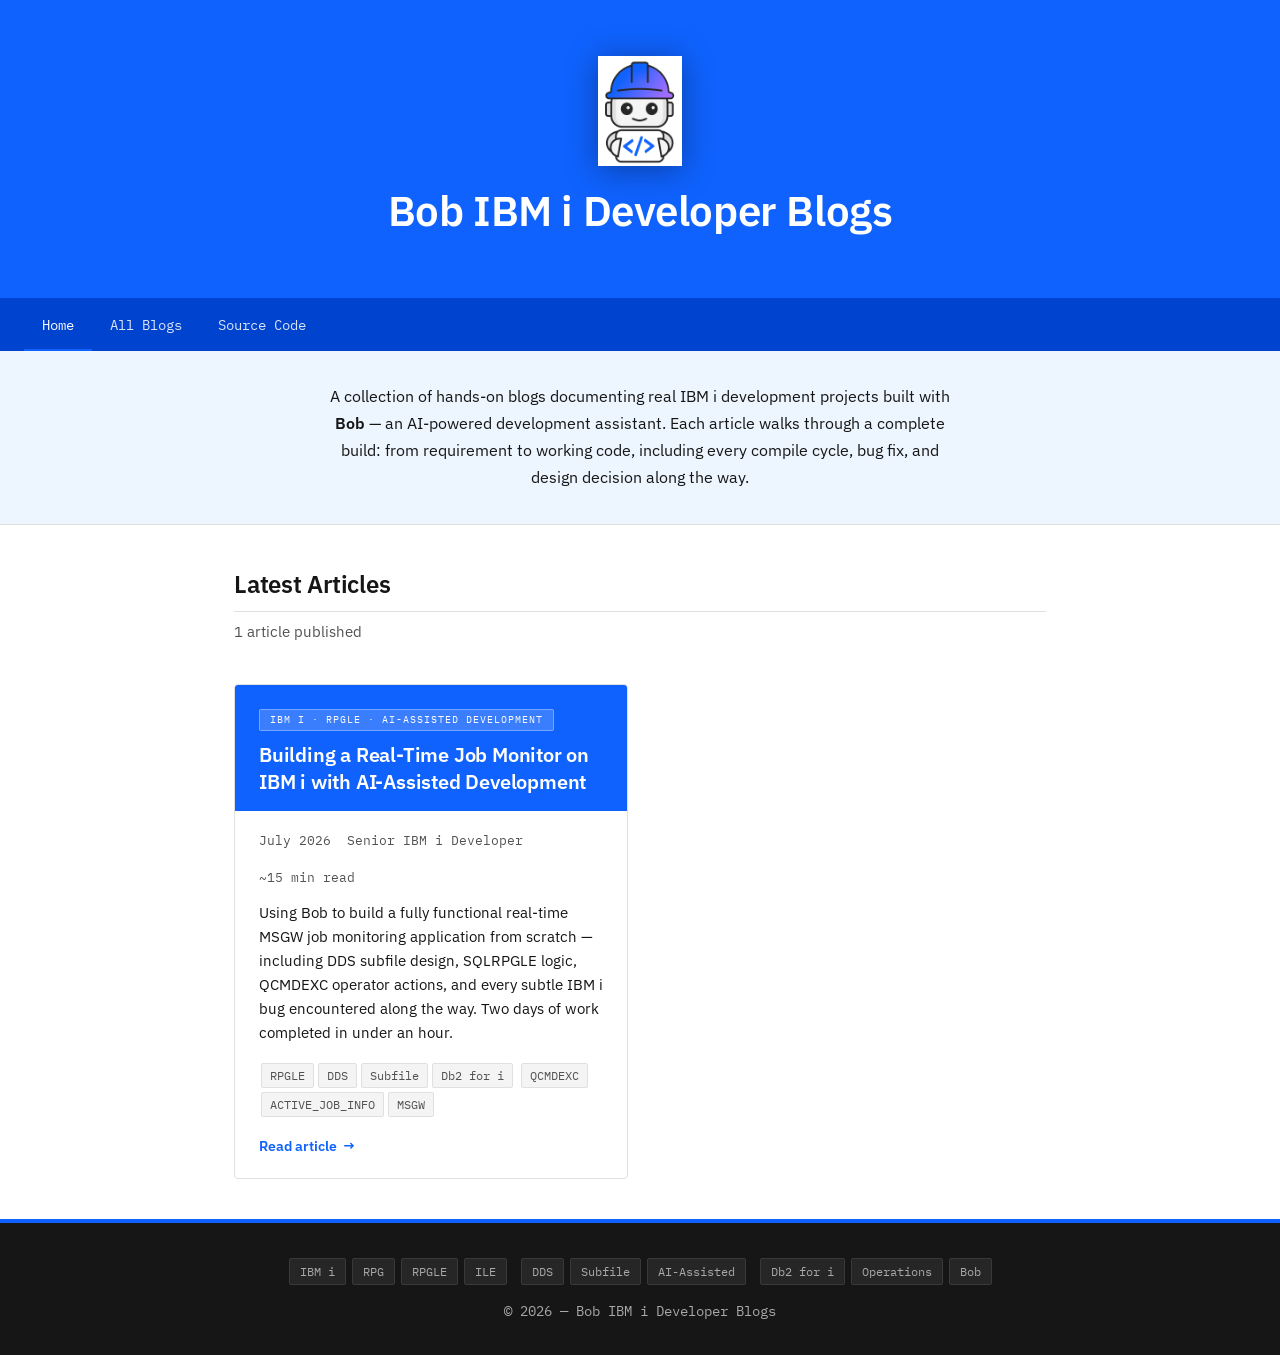
==== docs/index.html @ b8c5337f "Add files via upload" ====
<!DOCTYPE html>
<html lang="en">
<head>
  <meta charset="UTF-8" />
  <meta name="viewport" content="width=device-width, initial-scale=1.0" />
  <title>Bob IBM i Blogs — AI-Assisted Development on IBM i</title>
  <link rel="stylesheet" href="css/style.css" />
  <style>
    /* Bob avatar image override for index */
    .bob-avatar-img {
      width: 110px;
      height: 110px;
      object-fit: contain;
      filter: drop-shadow(0 4px 16px rgba(0,0,0,.35));
    }
    /* ── Index-only styles ────────────────────────────────────────────────── */

    /* Nav bar below the hero header */
    .site-nav {
      background: #0043ce;
      padding: 0 24px;
      display: flex;
      align-items: center;
      gap: 0;
    }
    .site-nav a {
      display: inline-block;
      color: rgba(255,255,255,.85);
      text-decoration: none;
      font-size: .875rem;
      font-family: var(--font-mono);
      padding: 12px 18px;
      border-bottom: 2px solid transparent;
      transition: border-color .15s;
    }
    .site-nav a:hover,
    .site-nav a[aria-current="page"] {
      color: #fff;
      border-bottom-color: #78a9ff;
    }

    /* Hero intro below header */
    .hero-intro {
      background: var(--ibm-blue-10);
      border-bottom: 1px solid var(--gray-200);
      padding: 32px 24px;
      text-align: center;
    }
    .hero-intro p {
      max-width: 640px;
      margin: 0 auto;
      font-size: 1rem;
      color: var(--gray-900);
      line-height: 1.7;
    }

    /* Blog listing grid */
    .blog-grid {
      max-width: var(--max-width);
      margin: 40px auto;
      padding: 0 24px;
      display: grid;
      grid-template-columns: 1fr;
      gap: 24px;
    }

    /* Individual blog card */
    .blog-card {
      border: 1px solid var(--gray-200);
      border-radius: var(--radius);
      background: var(--white);
      overflow: hidden;
      display: flex;
      flex-direction: column;
      transition: box-shadow .15s;
    }
    .blog-card:hover { box-shadow: 0 4px 16px rgba(15, 98, 254, .12); }

    .blog-card-header {
      background: #0f62fe;
      padding: 20px 24px 16px;
    }
    .blog-card-header .card-badge {
      display: inline-block;
      background: rgba(255,255,255,.18);
      border: 1px solid rgba(255,255,255,.3);
      border-radius: 2px;
      font-size: 10px;
      letter-spacing: .1em;
      text-transform: uppercase;
      padding: 2px 10px;
      color: #fff;
      font-family: var(--font-mono);
      margin-bottom: 10px;
    }
    .blog-card-header h2 {
      font-size: 1.25rem;
      font-weight: 600;
      color: #fff;
      margin: 0;
      border: none;
      padding: 0;
      letter-spacing: -.01em;
      line-height: 1.35;
    }

    .blog-card-body {
      padding: 20px 24px;
      flex: 1;
      display: flex;
      flex-direction: column;
    }
    .blog-card-body .card-meta {
      display: flex;
      gap: 16px;
      flex-wrap: wrap;
      font-size: .8125rem;
      color: var(--gray-700);
      font-family: var(--font-mono);
      margin-bottom: 12px;
    }
    .blog-card-body p {
      font-size: .9375rem;
      color: var(--gray-900);
      line-height: 1.6;
      margin-bottom: 16px;
      flex: 1;
    }
    .blog-card-body .tag-list { margin-bottom: 16px; }
    .blog-card-body .tag-list span {
      display: inline-block;
      background: var(--ibm-gray-10);
      border: 1px solid var(--gray-200);
      border-radius: 2px;
      padding: 2px 8px;
      margin: 2px;
      font-size: .75rem;
      color: var(--gray-700);
      font-family: var(--font-mono);
    }
    .blog-card-body .read-link {
      display: inline-flex;
      align-items: center;
      gap: 6px;
      color: var(--blue);
      font-size: .875rem;
      font-weight: 600;
      text-decoration: none;
      border-bottom: 1px solid transparent;
    }
    .blog-card-body .read-link:hover {
      color: var(--blue-dark);
      border-bottom-color: var(--blue-dark);
    }
    .read-link::after { content: ' →'; }

    /* Section heading above grid */
    .section-heading {
      max-width: var(--max-width);
      margin: 0 auto 8px;
      padding: 40px 24px 0;
    }
    .section-heading h2 {
      font-size: 1.5rem;
      font-weight: 600;
      color: var(--gray-900);
      border-bottom: 1px solid var(--gray-200);
      padding-bottom: 8px;
      margin: 0;
    }
    .section-heading p {
      font-size: .9375rem;
      color: var(--gray-700);
      margin: 8px 0 0;
    }

    @media (min-width: 640px) {
      .blog-grid { grid-template-columns: repeat(auto-fill, minmax(380px, 1fr)); }
    }
  </style>
</head>
<body>

<!-- ═══════════════════════════════════════════════════════════════════════ -->
<!-- HEADER                                                                  -->
<!-- ═══════════════════════════════════════════════════════════════════════ -->
<header class="site-header">
  <!-- Bob avatar -->
  <div class="bob-avatar-wrap">
    <img src="images/Bob.png" alt="Bob AI assistant" class="bob-avatar-img" />
  </div>
  <h1>Bob IBM i Developer Blogs</h1>
</header>

<!-- ═══════════════════════════════════════════════════════════════════════ -->
<!-- NAV                                                                     -->
<!-- ═══════════════════════════════════════════════════════════════════════ -->
<nav class="site-nav">
  <a href="index.html" aria-current="page">Home</a>
  <a href="blogs/">All Blogs</a>
  <a href="code/">Source Code</a>
</nav>

<!-- ═══════════════════════════════════════════════════════════════════════ -->
<!-- HERO INTRO                                                              -->
<!-- ═══════════════════════════════════════════════════════════════════════ -->
<div class="hero-intro">
  <p>
    A collection of hands-on blogs documenting real IBM i development projects built with
    <strong>Bob</strong> — an AI-powered development assistant. Each article walks through
    a complete build: from requirement to working code, including every compile cycle,
    bug fix, and design decision along the way.
  </p>
</div>

<!-- ═══════════════════════════════════════════════════════════════════════ -->
<!-- BLOG LISTING                                                            -->
<!-- ═══════════════════════════════════════════════════════════════════════ -->
<div class="section-heading">
  <h2>Latest Articles</h2>
  <p>1 article published</p>
</div>

<div class="blog-grid">

  <!-- ── Blog Post 1 ─────────────────────────────────────────────────── -->
  <article class="blog-card">
    <div class="blog-card-header">
      <div class="card-badge">IBM i · RPGLE · AI-Assisted Development</div>
      <h2>Building a Real-Time Job Monitor on IBM i with AI-Assisted Development</h2>
    </div>
    <div class="blog-card-body">
      <div class="card-meta">
        <span>July 2026</span>
        <span>Senior IBM i Developer</span>
        <span>~15 min read</span>
      </div>
      <p>
        Using Bob to build a fully functional real-time MSGW job monitoring application from scratch —
        including DDS subfile design, SQLRPGLE logic, QCMDEXC operator actions, and every subtle IBM i
        bug encountered along the way. Two days of work completed in under an hour.
      </p>
      <div class="tag-list">
        <span>RPGLE</span><span>DDS</span><span>Subfile</span><span>Db2 for i</span>
        <span>QCMDEXC</span><span>ACTIVE_JOB_INFO</span><span>MSGW</span>
      </div>
      <a href="ibmi-msgw-job-monitor-bob/" class="read-link">Read article</a>
    </div>
  </article>

</div><!-- .blog-grid -->

<!-- ═══════════════════════════════════════════════════════════════════════ -->
<!-- FOOTER                                                                  -->
<!-- ═══════════════════════════════════════════════════════════════════════ -->
<footer class="site-footer">
  <div class="tags" style="margin-bottom:12px;">
    <span>IBM i</span><span>RPG</span><span>RPGLE</span><span>ILE</span>
    <span>DDS</span><span>Subfile</span><span>AI-Assisted</span>
    <span>Db2 for i</span><span>Operations</span><span>Bob</span>
  </div>
  <div>© 2026 — Bob IBM i Developer Blogs</div>
</footer>

<script src="js/main.js"></script>
</body>
</html>
---- docs/css/style.css ----
/* ============================================================
   Bob IBM i Blogs — Shared Stylesheet
   IBM Carbon Design System, Light Theme
   ============================================================ */

@import url('https://fonts.googleapis.com/css2?family=IBM+Plex+Mono:wght@400;600&family=IBM+Plex+Sans:ital,wght@0,400;0,600;0,700;1,400&display=swap');

*, *::before, *::after { box-sizing: border-box; margin: 0; padding: 0; }

/* ── IBM Design Language tokens ──────────────────────────── */
:root {
  --ibm-blue-60:    #0f62fe;
  --ibm-blue-70:    #0043ce;
  --ibm-blue-10:    #edf5ff;
  --ibm-gray-100:   #161616;
  --ibm-gray-70:    #525252;
  --ibm-gray-30:    #c6c6c6;
  --ibm-gray-20:    #e0e0e0;
  --ibm-gray-10:    #f4f4f4;
  --ibm-white:      #ffffff;
  --ibm-green-60:   #198038;
  --ibm-green-10:   #defbe6;
  --ibm-red-60:     #da1e28;
  --ibm-red-10:     #fff1f1;
  --ibm-yellow-30:  #f1c21b;
  --ibm-yellow-10:  #fdf6dd;

  --blue:        var(--ibm-blue-60);
  --blue-dark:   var(--ibm-blue-70);
  --green:       var(--ibm-green-60);
  --green-light: var(--ibm-green-10);
  --red:         var(--ibm-red-60);
  --red-light:   var(--ibm-red-10);
  --yellow:      var(--ibm-yellow-30);
  --yellow-bg:   var(--ibm-yellow-10);
  --gray-100:    var(--ibm-gray-10);
  --gray-200:    var(--ibm-gray-20);
  --gray-700:    var(--ibm-gray-70);
  --gray-900:    var(--ibm-gray-100);
  --white:       var(--ibm-white);
  --terminal-bg: #161616;

  --font-sans: 'IBM Plex Sans', 'Segoe UI', Arial, sans-serif;
  --font-mono: 'IBM Plex Mono', 'Courier New', monospace;
  --max-width: 860px;
  --radius:    4px;
}

html { scroll-behavior: smooth; }

body {
  font-family: var(--font-sans);
  font-size: 16px;
  line-height: 1.6;
  color: var(--gray-900);
  background: var(--white);
}

/* ── Site Header ──────────────────────────────────────────── */
.site-header {
  background: #0f62fe;
  color: var(--white);
  padding: 56px 24px 48px;
  text-align: center;
  border-bottom: 4px solid #0043ce;
}
.site-header .badge {
  display: inline-block;
  background: rgba(255,255,255,.15);
  border: 1px solid rgba(255,255,255,.35);
  border-radius: 2px;
  font-size: 11px;
  letter-spacing: .1em;
  text-transform: uppercase;
  padding: 4px 12px;
  margin-bottom: 20px;
  font-family: var(--font-mono);
}
.site-header h1 {
  font-size: clamp(1.75rem, 4vw, 2.625rem);
  font-weight: 600;
  line-height: 1.2;
  max-width: 760px;
  margin: 0 auto 14px;
  letter-spacing: -.01em;
}
.site-header .subtitle {
  font-size: 1rem;
  opacity: .85;
  margin-bottom: 24px;
  font-weight: 400;
}
.site-header .meta {
  display: flex;
  justify-content: center;
  gap: 20px;
  flex-wrap: wrap;
  font-size: .875rem;
  opacity: .75;
}
.site-header .meta span::before { content: '· '; }
.site-header .meta span:first-child::before { content: ''; }

/* ── Bob avatar ───────────────────────────────────────────── */
.bob-avatar-wrap { display: flex; justify-content: center; margin-bottom: 20px; }
.bob-avatar-img {
  width: 110px;
  height: 110px;
  object-fit: contain;
  filter: drop-shadow(0 4px 16px rgba(0,0,0,.35));
}

/* ── Page layout ──────────────────────────────────────────── */
.page-wrap {
  max-width: var(--max-width);
  margin: 0 auto;
  padding: 0 24px 80px;
}

/* ── Headings ─────────────────────────────────────────────── */
h2 {
  font-size: 2rem;
  font-weight: 600;
  color: var(--gray-900);
  margin: 56px 0 16px;
  padding-bottom: 8px;
  border-bottom: 1px solid var(--gray-200);
  letter-spacing: -.01em;
}
h3 {
  font-size: 1.5rem;
  font-weight: 600;
  color: var(--gray-900);
  margin: 32px 0 10px;
}
h4 {
  font-size: 1.25rem;
  font-weight: 600;
  color: var(--gray-900);
  margin: 24px 0 8px;
}
p { margin-bottom: 16px; font-size: 1rem; line-height: 1.6; }
a { color: var(--blue); text-decoration: none; }
a:hover { color: var(--blue-dark); text-decoration: underline; }
strong { font-weight: 600; }
ul, ol { padding-left: 24px; margin-bottom: 16px; }
li { margin-bottom: 4px; line-height: 1.6; }

/* ── Inline code ──────────────────────────────────────────── */
code {
  font-family: var(--font-mono);
  font-size: .875rem;
  background: var(--ibm-gray-10);
  color: var(--gray-900);
  padding: 1px 6px;
  border-radius: 2px;
  border: 1px solid var(--gray-200);
}

/* ── Code blocks ──────────────────────────────────────────── */
.code-block {
  margin: 24px 0;
  border-radius: var(--radius);
  overflow: hidden;
  border: 1px solid #393939;
  box-shadow: 0 2px 8px rgba(0,0,0,.15);
}
.code-block .code-header {
  display: flex;
  align-items: center;
  justify-content: space-between;
  background: #262626;
  padding: 8px 16px;
  border-bottom: 1px solid #393939;
}
.code-block .code-lang {
  font-family: var(--font-mono);
  font-size: .75rem;
  color: #a8a8a8;
  text-transform: uppercase;
  letter-spacing: .1em;
}
.code-block .code-dots { display: flex; gap: 6px; }
.code-block .code-dots span { width: 11px; height: 11px; border-radius: 50%; }
.code-block .code-dots span:nth-child(1) { background: #ff5f56; }
.code-block .code-dots span:nth-child(2) { background: #ffbd2e; }
.code-block .code-dots span:nth-child(3) { background: #27c93f; }
.code-block pre {
  background: var(--terminal-bg);
  color: #f4f4f4;
  padding: 20px;
  overflow-x: auto;
  font-family: var(--font-mono);
  font-size: .875rem;
  line-height: 1.6;
  margin: 0;
}

/* ── Callouts ─────────────────────────────────────────────── */
.callout {
  border-radius: var(--radius);
  padding: 14px 18px;
  margin: 20px 0;
  font-size: .9375rem;
  line-height: 1.5;
}
.callout.info    { background: var(--ibm-blue-10);   border-left: 4px solid var(--blue); }
.callout.warn    { background: var(--ibm-yellow-10); border-left: 4px solid var(--yellow); }
.callout.success { background: var(--ibm-green-10);  border-left: 4px solid var(--green); }
.callout.error   { background: var(--ibm-red-10);    border-left: 4px solid var(--red); }
.callout strong  { display: block; margin-bottom: 4px; font-weight: 600; color: var(--gray-900); }

/* ── Tables ───────────────────────────────────────────────── */
.table-wrap { overflow-x: auto; margin: 16px 0; }
table { width: 100%; border-collapse: collapse; font-size: .9375rem; }
thead tr { background: #0f62fe; color: var(--white); }
thead th { padding: 12px 16px; text-align: left; font-weight: 600; font-size: .875rem; letter-spacing: .01em; }
tbody tr { border-bottom: 1px solid var(--gray-200); }
tbody tr:nth-child(even) { background: var(--ibm-gray-10); }
tbody tr:hover { background: var(--ibm-blue-10); }
tbody td { padding: 12px 16px; font-size: .9375rem; vertical-align: top; }

/* ── Footer ───────────────────────────────────────────────── */
.site-footer {
  background: #161616;
  color: #a8a8a8;
  text-align: center;
  padding: 32px 24px;
  font-size: .875rem;
  font-family: var(--font-mono);
  border-top: 4px solid var(--blue);
}
.site-footer .tags span {
  display: inline-block;
  background: #262626;
  border: 1px solid #393939;
  border-radius: 2px;
  padding: 3px 10px; margin: 3px;
  font-size: .75rem; color: #a8a8a8;
}

/* ── Responsive ───────────────────────────────────────────── */
@media (max-width: 600px) {
  .site-header { padding: 40px 16px 32px; }
  h2 { font-size: 1.5rem; }
  h3 { font-size: 1.25rem; }
  .page-wrap { padding: 0 16px 60px; }
}
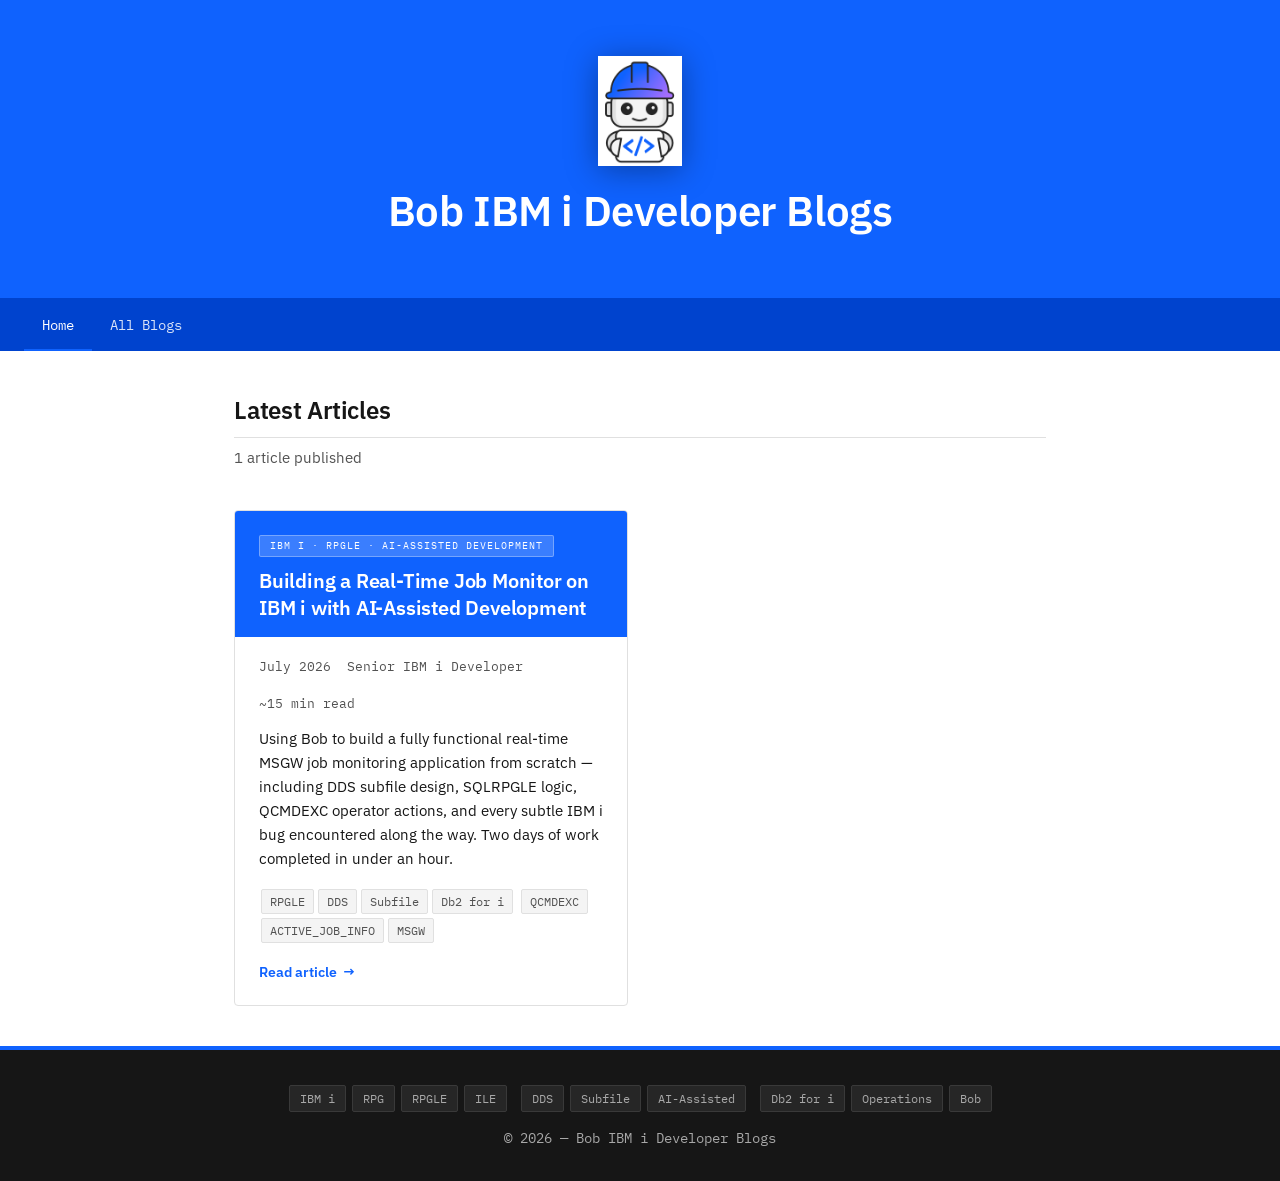
==== commit b8dd79d6: "Add files via upload" ====
--- a/docs/index.html
+++ b/docs/index.html
@@ -198,21 +198,11 @@
 <nav class="site-nav">
   <a href="index.html" aria-current="page">Home</a>
   <a href="blogs/">All Blogs</a>
-  <a href="code/">Source Code</a>
 </nav>
 
 <!-- ═══════════════════════════════════════════════════════════════════════ -->
 <!-- HERO INTRO                                                              -->
 <!-- ═══════════════════════════════════════════════════════════════════════ -->
-<div class="hero-intro">
-  <p>
-    A collection of hands-on blogs documenting real IBM i development projects built with
-    <strong>Bob</strong> — an AI-powered development assistant. Each article walks through
-    a complete build: from requirement to working code, including every compile cycle,
-    bug fix, and design decision along the way.
-  </p>
-</div>
-
 <!-- ═══════════════════════════════════════════════════════════════════════ -->
 <!-- BLOG LISTING                                                            -->
 <!-- ═══════════════════════════════════════════════════════════════════════ -->
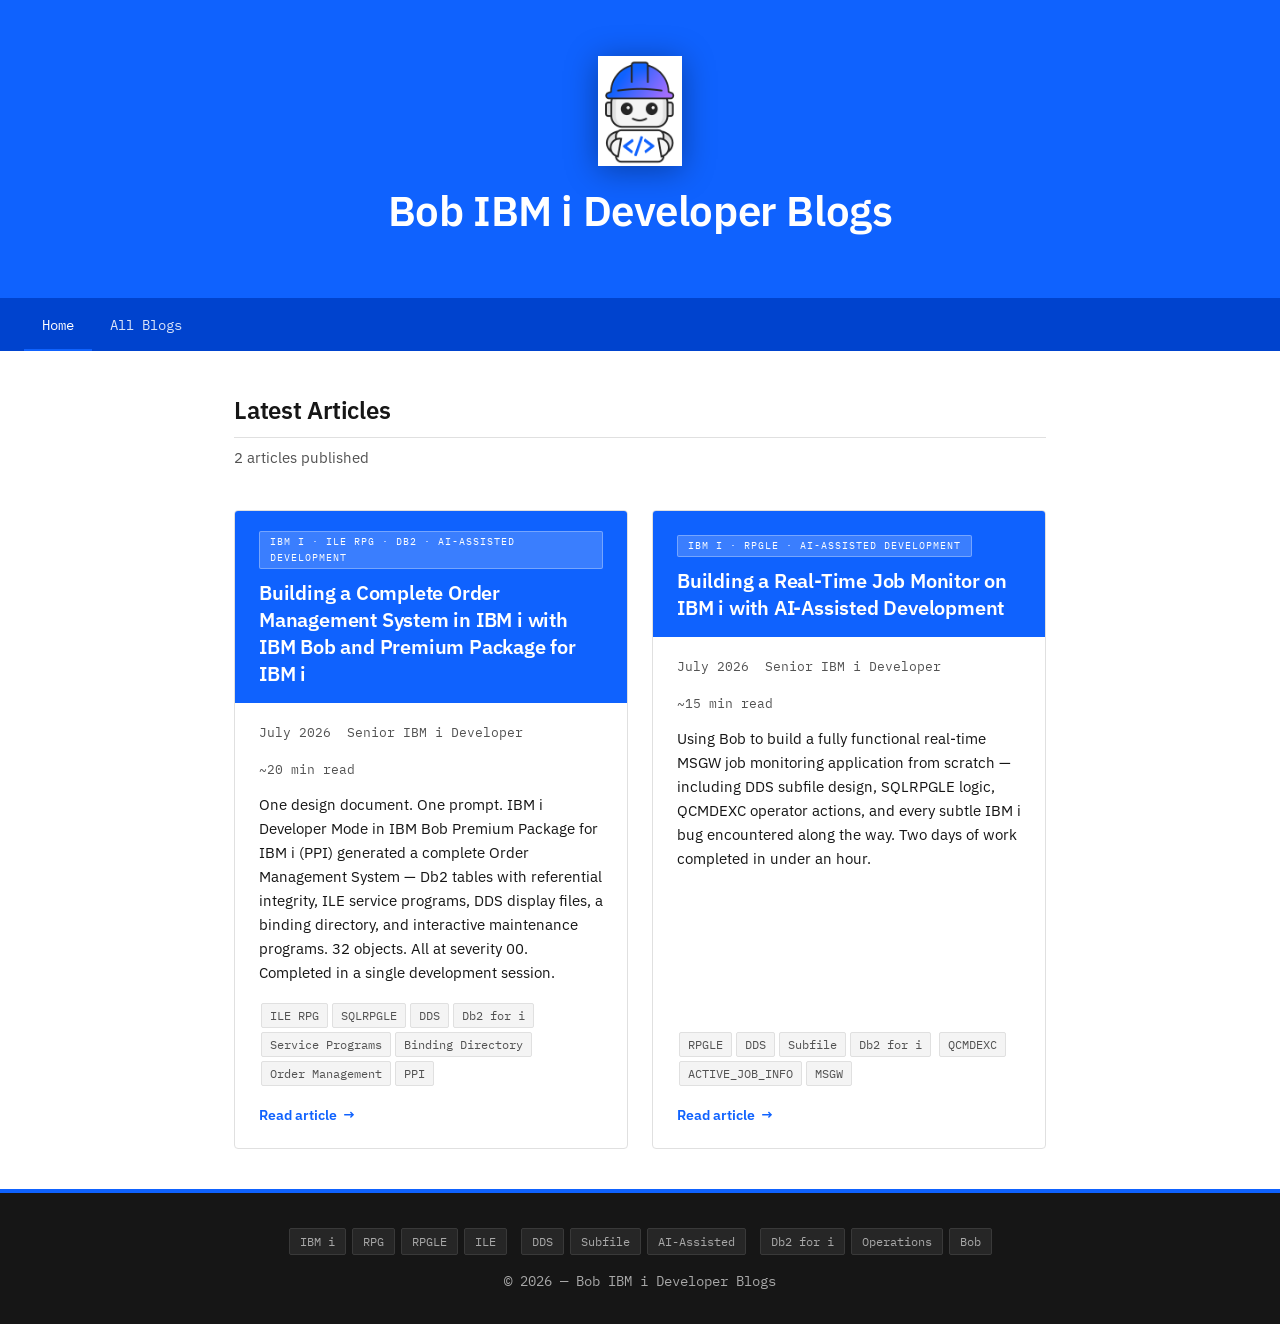
==== commit a0a14c2e: "Update index.html" ====
--- a/docs/index.html
+++ b/docs/index.html
@@ -208,12 +208,38 @@
 <!-- ═══════════════════════════════════════════════════════════════════════ -->
 <div class="section-heading">
   <h2>Latest Articles</h2>
-  <p>1 article published</p>
+  <p>2 articles published</p>
 </div>
 
 <div class="blog-grid">
 
-  <!-- ── Blog Post 1 ─────────────────────────────────────────────────── -->
+  <!-- ── Blog Post 1 — Order Management ───────────────────────────────── -->
+  <article class="blog-card">
+    <div class="blog-card-header">
+      <div class="card-badge">IBM i · ILE RPG · Db2 · AI-Assisted Development</div>
+      <h2>Building a Complete Order Management System in IBM i with IBM Bob and Premium Package for IBM i</h2>
+    </div>
+    <div class="blog-card-body">
+      <div class="card-meta">
+        <span>July 2026</span>
+        <span>Senior IBM i Developer</span>
+        <span>~20 min read</span>
+      </div>
+      <p>
+        One design document. One prompt. IBM i Developer Mode in IBM Bob Premium Package for IBM i (PPI)
+        generated a complete Order Management System — Db2 tables with referential integrity, ILE service
+        programs, DDS display files, a binding directory, and interactive maintenance programs.
+        32 objects. All at severity 00. Completed in a single development session.
+      </p>
+      <div class="tag-list">
+        <span>ILE RPG</span><span>SQLRPGLE</span><span>DDS</span><span>Db2 for i</span>
+        <span>Service Programs</span><span>Binding Directory</span><span>Order Management</span><span>PPI</span>
+      </div>
+      <a href="ibmi-order-management-bob/" class="read-link">Read article</a>
+    </div>
+  </article>
+
+  <!-- ── Blog Post 2 — MSGW Job Monitor ───────────────────────────────── -->
   <article class="blog-card">
     <div class="blog-card-header">
       <div class="card-badge">IBM i · RPGLE · AI-Assisted Development</div>
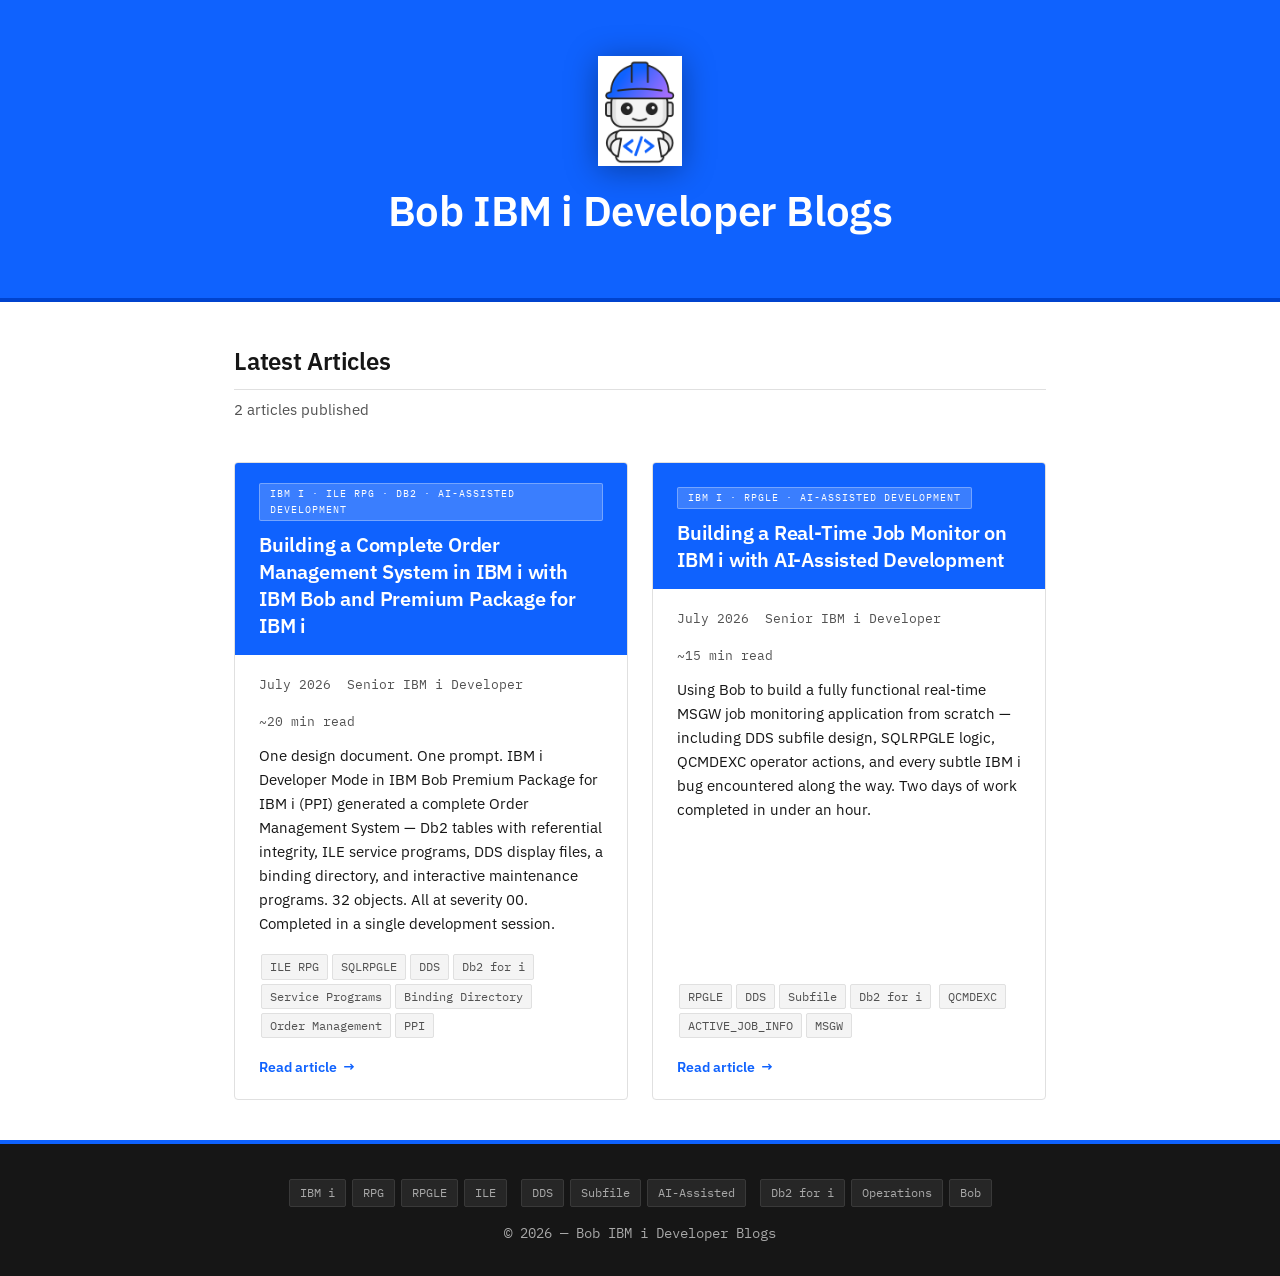
==== commit 791f439c: "Update index.html" ====
--- a/docs/index.html
+++ b/docs/index.html
@@ -15,30 +15,6 @@
     }
     /* ── Index-only styles ────────────────────────────────────────────────── */
 
-    /* Nav bar below the hero header */
-    .site-nav {
-      background: #0043ce;
-      padding: 0 24px;
-      display: flex;
-      align-items: center;
-      gap: 0;
-    }
-    .site-nav a {
-      display: inline-block;
-      color: rgba(255,255,255,.85);
-      text-decoration: none;
-      font-size: .875rem;
-      font-family: var(--font-mono);
-      padding: 12px 18px;
-      border-bottom: 2px solid transparent;
-      transition: border-color .15s;
-    }
-    .site-nav a:hover,
-    .site-nav a[aria-current="page"] {
-      color: #fff;
-      border-bottom-color: #78a9ff;
-    }
-
     /* Hero intro below header */
     .hero-intro {
       background: var(--ibm-blue-10);
@@ -193,14 +169,6 @@
 </header>
 
 <!-- ═══════════════════════════════════════════════════════════════════════ -->
-<!-- NAV                                                                     -->
-<!-- ═══════════════════════════════════════════════════════════════════════ -->
-<nav class="site-nav">
-  <a href="index.html" aria-current="page">Home</a>
-  <a href="blogs/">All Blogs</a>
-</nav>
-
-<!-- ═══════════════════════════════════════════════════════════════════════ -->
 <!-- HERO INTRO                                                              -->
 <!-- ═══════════════════════════════════════════════════════════════════════ -->
 <!-- ═══════════════════════════════════════════════════════════════════════ -->
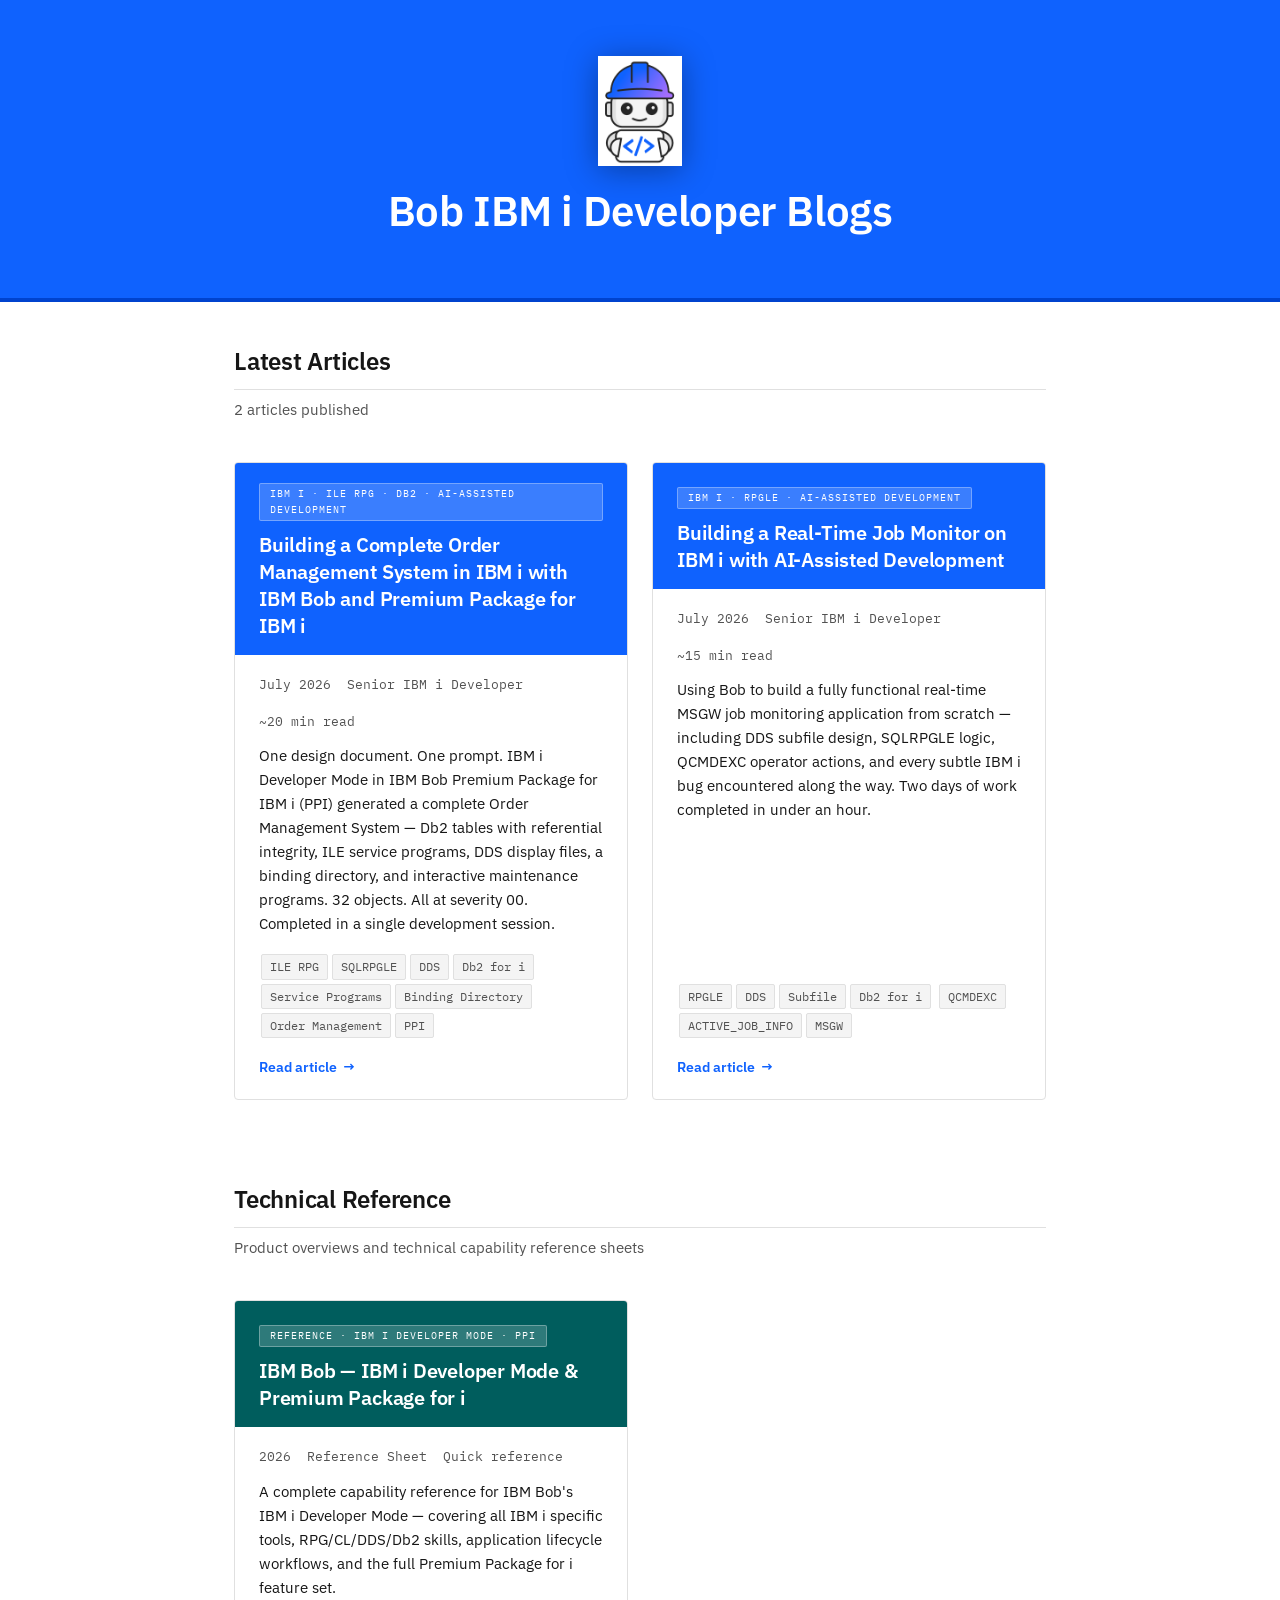
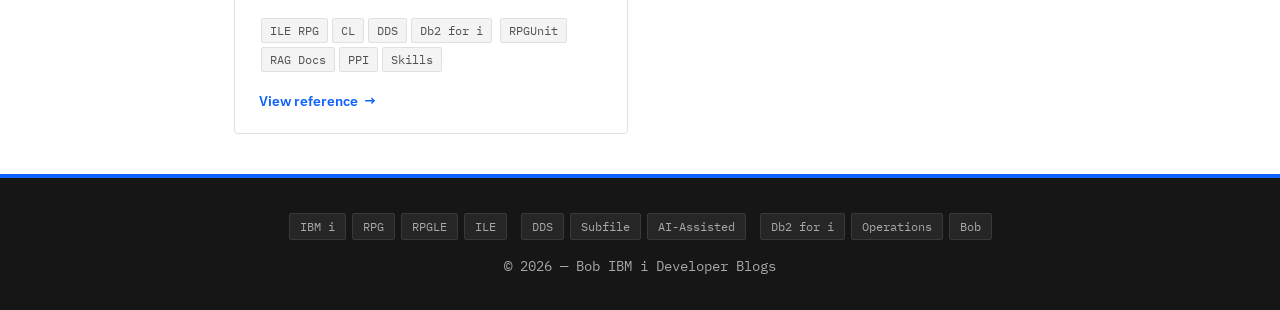
==== commit cbbc63ee: "Update index.html" ====
--- a/docs/index.html
+++ b/docs/index.html
@@ -235,6 +235,43 @@
 </div><!-- .blog-grid -->
 
 <!-- ═══════════════════════════════════════════════════════════════════════ -->
+<!-- REFERENCE DOCS                                                          -->
+<!-- ═══════════════════════════════════════════════════════════════════════ -->
+<div class="section-heading">
+  <h2>Technical Reference</h2>
+  <p>Product overviews and technical capability reference sheets</p>
+</div>
+
+<div class="blog-grid">
+
+  <!-- ── Reference Doc — PPI Overview ─────────────────────────────────── -->
+  <article class="blog-card">
+    <div class="blog-card-header" style="background:#005D5D;">
+      <div class="card-badge">Reference · IBM i Developer Mode · PPI</div>
+      <h2>IBM Bob — IBM i Developer Mode &amp; Premium Package for i</h2>
+    </div>
+    <div class="blog-card-body">
+      <div class="card-meta">
+        <span>2026</span>
+        <span>Reference Sheet</span>
+        <span>Quick reference</span>
+      </div>
+      <p>
+        A complete capability reference for IBM Bob's IBM i Developer Mode —
+        covering all IBM i specific tools, RPG/CL/DDS/Db2 skills, application
+        lifecycle workflows, and the full Premium Package for i feature set.
+      </p>
+      <div class="tag-list">
+        <span>ILE RPG</span><span>CL</span><span>DDS</span><span>Db2 for i</span>
+        <span>RPGUnit</span><span>RAG Docs</span><span>PPI</span><span>Skills</span>
+      </div>
+      <a href="ibm-bob-ibm-i-developer-mode-premium-package-for-i.html" class="read-link">View reference</a>
+    </div>
+  </article>
+
+</div><!-- .blog-grid (reference) -->
+
+<!-- ═══════════════════════════════════════════════════════════════════════ -->
 <!-- FOOTER                                                                  -->
 <!-- ═══════════════════════════════════════════════════════════════════════ -->
 <footer class="site-footer">
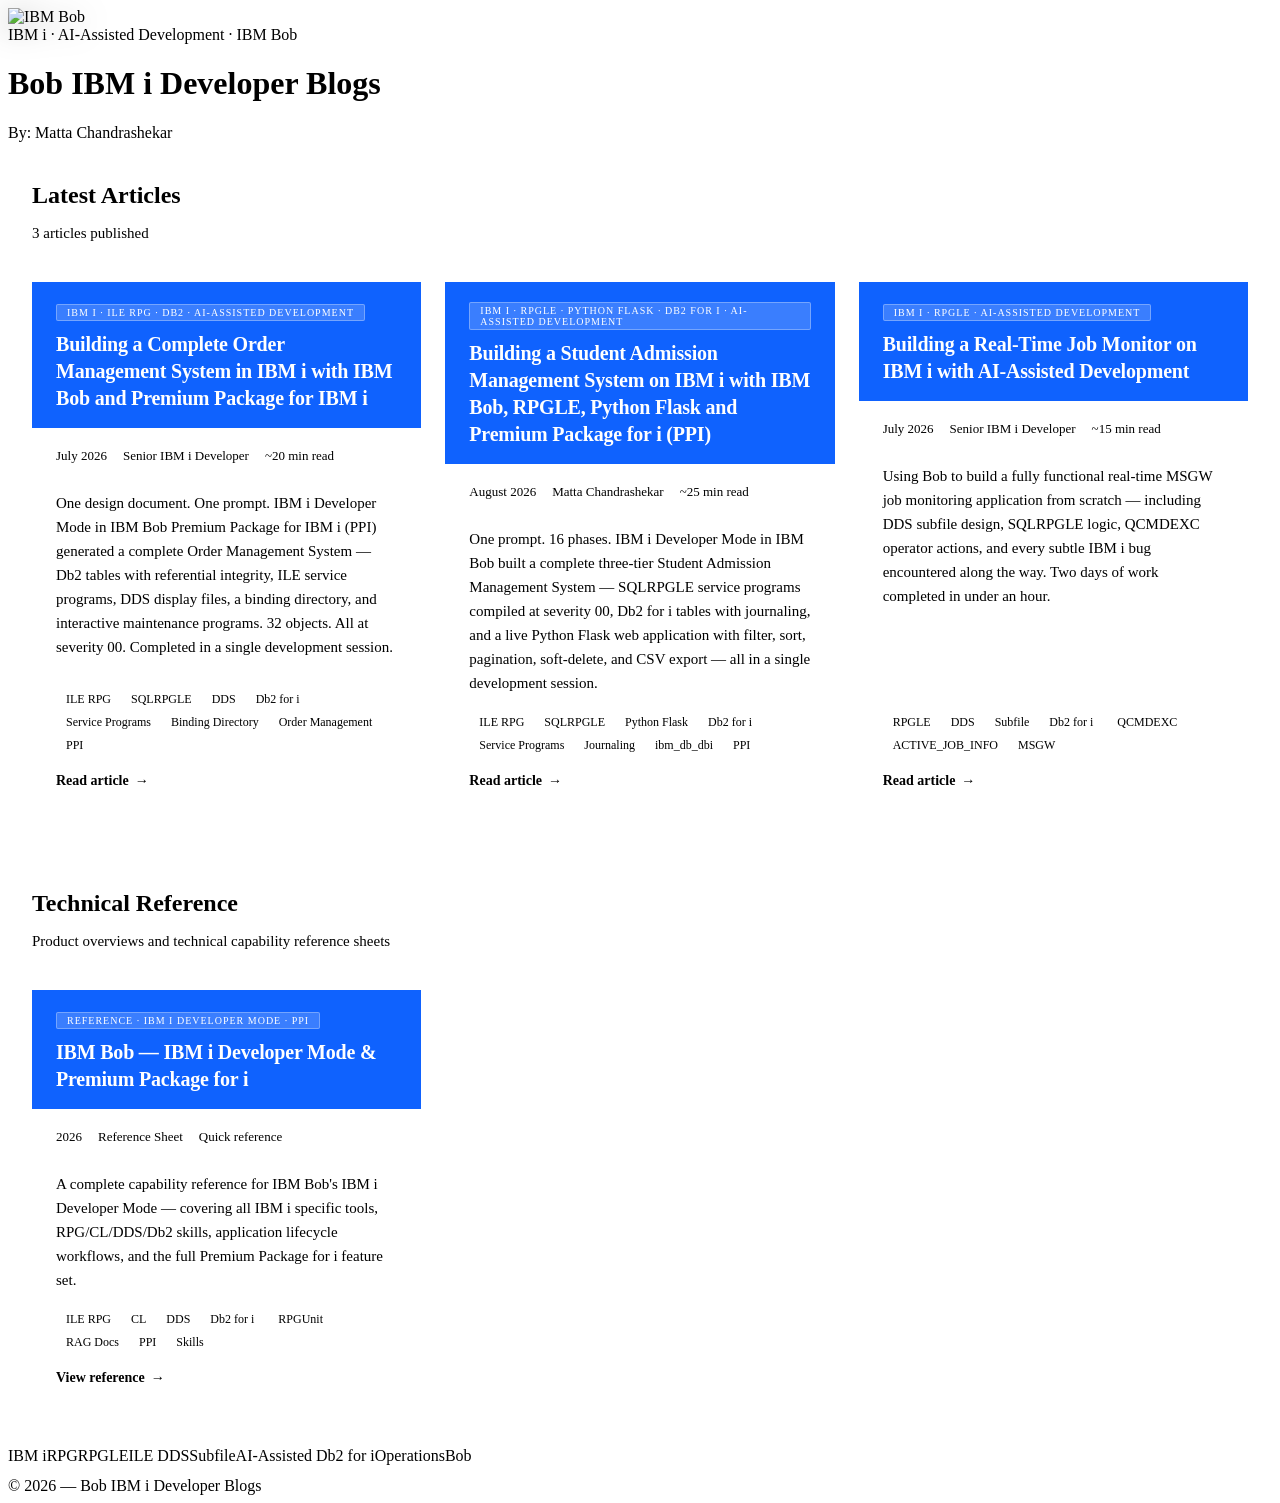
==== commit 219ddcba: "Update index.html" ====
--- a/docs/index.html
+++ b/docs/index.html
@@ -4,7 +4,7 @@
   <meta charset="UTF-8" />
   <meta name="viewport" content="width=device-width, initial-scale=1.0" />
   <title>Bob IBM i Blogs — AI-Assisted Development on IBM i</title>
-  <link rel="stylesheet" href="css/style.css" />
+  <link rel="stylesheet" href="../css/style.css" />
   <style>
     /* Bob avatar image override for index */
     .bob-avatar-img {
@@ -161,11 +161,14 @@
 <!-- HEADER                                                                  -->
 <!-- ═══════════════════════════════════════════════════════════════════════ -->
 <header class="site-header">
-  <!-- Bob avatar -->
   <div class="bob-avatar-wrap">
-    <img src="images/Bob.png" alt="Bob AI assistant" class="bob-avatar-img" />
+    <img src="../images/Bob.png" alt="IBM Bob" class="bob-avatar-img" />
   </div>
+  <div class="badge">IBM i · AI-Assisted Development · IBM Bob</div>
   <h1>Bob IBM i Developer Blogs</h1>
+  <div class="author-byline">
+    <span>By: Matta Chandrashekar</span>
+  </div>
 </header>
 
 <!-- ═══════════════════════════════════════════════════════════════════════ -->
@@ -176,7 +179,7 @@
 <!-- ═══════════════════════════════════════════════════════════════════════ -->
 <div class="section-heading">
   <h2>Latest Articles</h2>
-  <p>2 articles published</p>
+  <p>3 articles published</p>
 </div>
 
 <div class="blog-grid">
@@ -207,6 +210,32 @@
     </div>
   </article>
 
+  <!-- ── Blog Post 3 — Student Admission ─────────────────────────────── -->
+  <article class="blog-card">
+    <div class="blog-card-header">
+      <div class="card-badge">IBM i · RPGLE · Python Flask · Db2 for i · AI-Assisted Development</div>
+      <h2>Building a Student Admission Management System on IBM i with IBM Bob, RPGLE, Python Flask and Premium Package for i (PPI)</h2>
+    </div>
+    <div class="blog-card-body">
+      <div class="card-meta">
+        <span>August 2026</span>
+        <span>Matta Chandrashekar</span>
+        <span>~25 min read</span>
+      </div>
+      <p>
+        One prompt. 16 phases. IBM i Developer Mode in IBM Bob built a complete three-tier Student Admission
+        Management System — SQLRPGLE service programs compiled at severity 00, Db2 for i tables with journaling,
+        and a live Python Flask web application with filter, sort, pagination, soft-delete, and CSV export —
+        all in a single development session.
+      </p>
+      <div class="tag-list">
+        <span>ILE RPG</span><span>SQLRPGLE</span><span>Python Flask</span><span>Db2 for i</span>
+        <span>Service Programs</span><span>Journaling</span><span>ibm_db_dbi</span><span>PPI</span>
+      </div>
+      <a href="student-admission-bob/" class="read-link">Read article</a>
+    </div>
+  </article>
+
   <!-- ── Blog Post 2 — MSGW Job Monitor ───────────────────────────────── -->
   <article class="blog-card">
     <div class="blog-card-header">
@@ -246,7 +275,7 @@
 
   <!-- ── Reference Doc — PPI Overview ─────────────────────────────────── -->
   <article class="blog-card">
-    <div class="blog-card-header" style="background:#005D5D;">
+    <div class="blog-card-header">
       <div class="card-badge">Reference · IBM i Developer Mode · PPI</div>
       <h2>IBM Bob — IBM i Developer Mode &amp; Premium Package for i</h2>
     </div>
@@ -283,6 +312,6 @@
   <div>© 2026 — Bob IBM i Developer Blogs</div>
 </footer>
 
-<script src="js/main.js"></script>
+<script src="../js/main.js"></script>
 </body>
 </html>
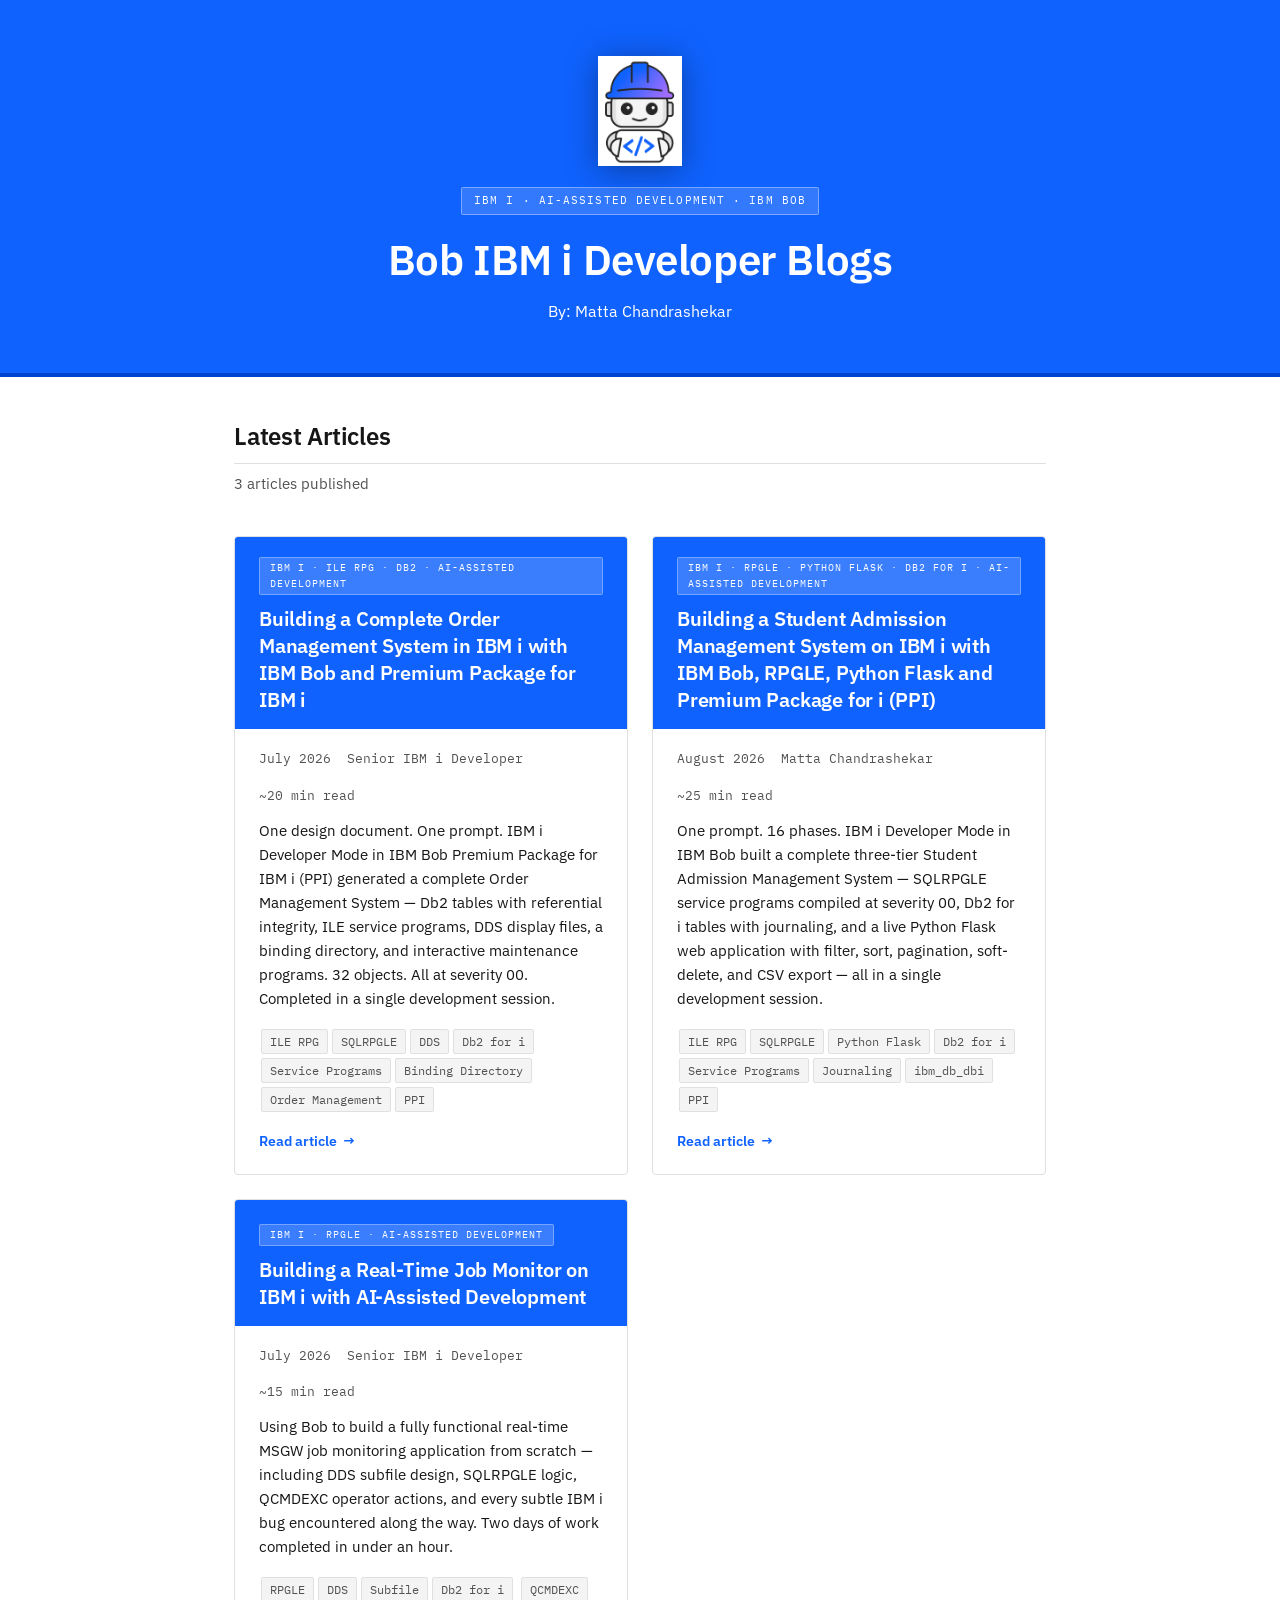
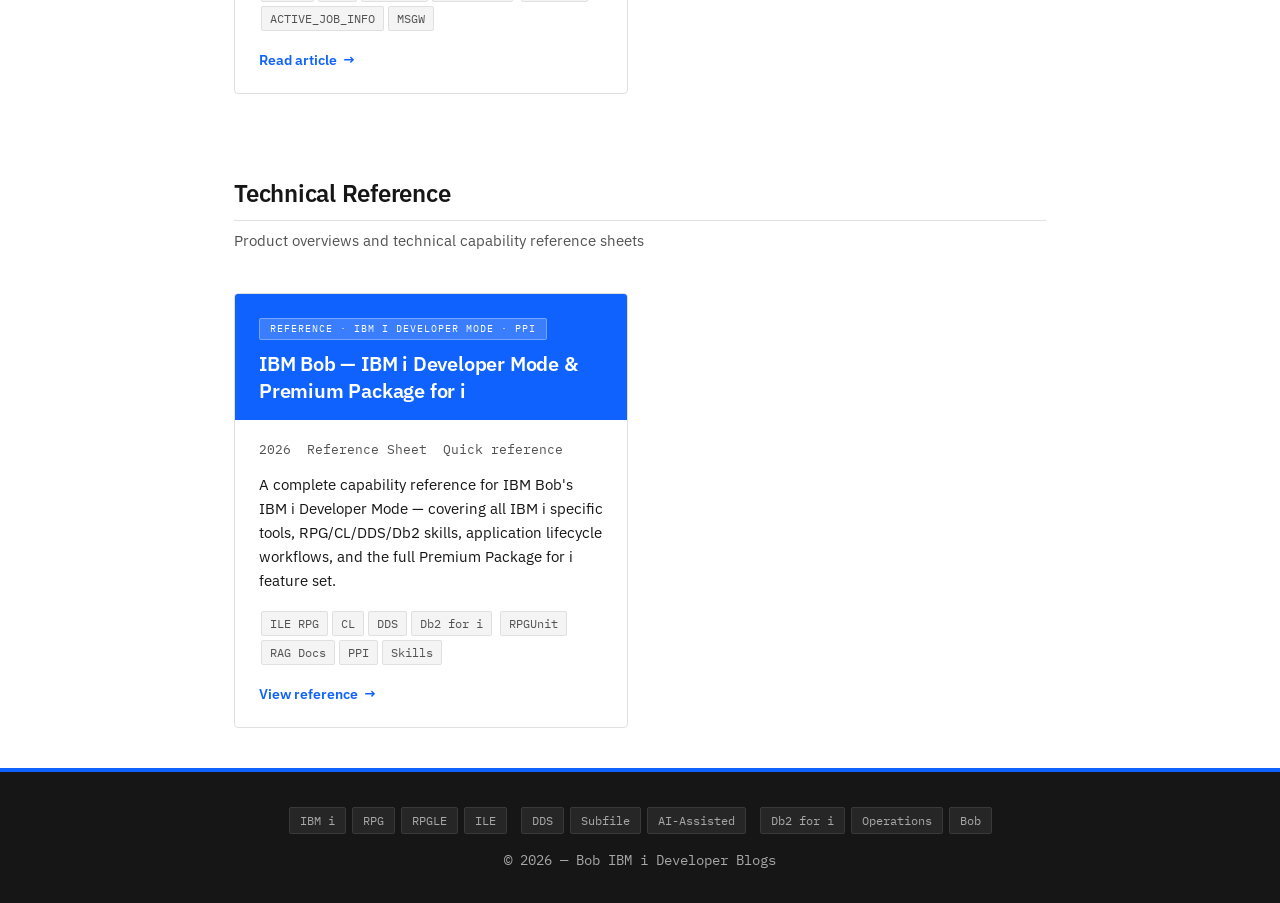
==== commit 790a215b: "Update index.html" ====
--- a/docs/index.html
+++ b/docs/index.html
@@ -4,7 +4,7 @@
   <meta charset="UTF-8" />
   <meta name="viewport" content="width=device-width, initial-scale=1.0" />
   <title>Bob IBM i Blogs — AI-Assisted Development on IBM i</title>
-  <link rel="stylesheet" href="../css/style.css" />
+  <link rel="stylesheet" href="css/style.css" />
   <style>
     /* Bob avatar image override for index */
     .bob-avatar-img {
@@ -162,7 +162,7 @@
 <!-- ═══════════════════════════════════════════════════════════════════════ -->
 <header class="site-header">
   <div class="bob-avatar-wrap">
-    <img src="../images/Bob.png" alt="IBM Bob" class="bob-avatar-img" />
+    <img src="images/Bob.png" alt="IBM Bob" class="bob-avatar-img" />
   </div>
   <div class="badge">IBM i · AI-Assisted Development · IBM Bob</div>
   <h1>Bob IBM i Developer Blogs</h1>
@@ -206,7 +206,7 @@
         <span>ILE RPG</span><span>SQLRPGLE</span><span>DDS</span><span>Db2 for i</span>
         <span>Service Programs</span><span>Binding Directory</span><span>Order Management</span><span>PPI</span>
       </div>
-      <a href="ibmi-order-management-bob/" class="read-link">Read article</a>
+      <a href="ibmi-order-management-bob/index.html" class="read-link">Read article</a>
     </div>
   </article>
 
@@ -232,7 +232,7 @@
         <span>ILE RPG</span><span>SQLRPGLE</span><span>Python Flask</span><span>Db2 for i</span>
         <span>Service Programs</span><span>Journaling</span><span>ibm_db_dbi</span><span>PPI</span>
       </div>
-      <a href="student-admission-bob/" class="read-link">Read article</a>
+      <a href="student-admission-bob/index.html" class="read-link">Read article</a>
     </div>
   </article>
 
@@ -257,7 +257,7 @@
         <span>RPGLE</span><span>DDS</span><span>Subfile</span><span>Db2 for i</span>
         <span>QCMDEXC</span><span>ACTIVE_JOB_INFO</span><span>MSGW</span>
       </div>
-      <a href="ibmi-msgw-job-monitor-bob/" class="read-link">Read article</a>
+      <a href="ibmi-msgw-job-monitor-bob/index.html" class="read-link">Read article</a>
     </div>
   </article>
 
@@ -312,6 +312,6 @@
   <div>© 2026 — Bob IBM i Developer Blogs</div>
 </footer>
 
-<script src="../js/main.js"></script>
+<script src="js/main.js"></script>
 </body>
 </html>
--- a/docs/css/style.css
+++ b/docs/css/style.css
@@ -0,0 +1,248 @@
+/* ============================================================
+   Bob IBM i Blogs — Shared Stylesheet
+   IBM Carbon Design System, Light Theme
+   ============================================================ */
+
+@import url('https://fonts.googleapis.com/css2?family=IBM+Plex+Mono:wght@400;600&family=IBM+Plex+Sans:ital,wght@0,400;0,600;0,700;1,400&display=swap');
+
+*, *::before, *::after { box-sizing: border-box; margin: 0; padding: 0; }
+
+/* ── IBM Design Language tokens ──────────────────────────── */
+:root {
+  --ibm-blue-60:    #0f62fe;
+  --ibm-blue-70:    #0043ce;
+  --ibm-blue-10:    #edf5ff;
+  --ibm-gray-100:   #161616;
+  --ibm-gray-70:    #525252;
+  --ibm-gray-30:    #c6c6c6;
+  --ibm-gray-20:    #e0e0e0;
+  --ibm-gray-10:    #f4f4f4;
+  --ibm-white:      #ffffff;
+  --ibm-green-60:   #198038;
+  --ibm-green-10:   #defbe6;
+  --ibm-red-60:     #da1e28;
+  --ibm-red-10:     #fff1f1;
+  --ibm-yellow-30:  #f1c21b;
+  --ibm-yellow-10:  #fdf6dd;
+
+  --blue:        var(--ibm-blue-60);
+  --blue-dark:   var(--ibm-blue-70);
+  --green:       var(--ibm-green-60);
+  --green-light: var(--ibm-green-10);
+  --red:         var(--ibm-red-60);
+  --red-light:   var(--ibm-red-10);
+  --yellow:      var(--ibm-yellow-30);
+  --yellow-bg:   var(--ibm-yellow-10);
+  --gray-100:    var(--ibm-gray-10);
+  --gray-200:    var(--ibm-gray-20);
+  --gray-700:    var(--ibm-gray-70);
+  --gray-900:    var(--ibm-gray-100);
+  --white:       var(--ibm-white);
+  --terminal-bg: #161616;
+
+  --font-sans: 'IBM Plex Sans', 'Segoe UI', Arial, sans-serif;
+  --font-mono: 'IBM Plex Mono', 'Courier New', monospace;
+  --max-width: 860px;
+  --radius:    4px;
+}
+
+html { scroll-behavior: smooth; }
+
+body {
+  font-family: var(--font-sans);
+  font-size: 16px;
+  line-height: 1.6;
+  color: var(--gray-900);
+  background: var(--white);
+}
+
+/* ── Site Header ──────────────────────────────────────────── */
+.site-header {
+  background: #0f62fe;
+  color: var(--white);
+  padding: 56px 24px 48px;
+  text-align: center;
+  border-bottom: 4px solid #0043ce;
+}
+.site-header .badge {
+  display: inline-block;
+  background: rgba(255,255,255,.15);
+  border: 1px solid rgba(255,255,255,.35);
+  border-radius: 2px;
+  font-size: 11px;
+  letter-spacing: .1em;
+  text-transform: uppercase;
+  padding: 4px 12px;
+  margin-bottom: 20px;
+  font-family: var(--font-mono);
+}
+.site-header h1 {
+  font-size: clamp(1.75rem, 4vw, 2.625rem);
+  font-weight: 600;
+  line-height: 1.2;
+  max-width: 760px;
+  margin: 0 auto 14px;
+  letter-spacing: -.01em;
+}
+.site-header .subtitle {
+  font-size: 1rem;
+  opacity: .85;
+  margin-bottom: 24px;
+  font-weight: 400;
+}
+.site-header .meta {
+  display: flex;
+  justify-content: center;
+  gap: 20px;
+  flex-wrap: wrap;
+  font-size: .875rem;
+  opacity: .75;
+}
+.site-header .meta span::before { content: '· '; }
+.site-header .meta span:first-child::before { content: ''; }
+
+/* ── Bob avatar ───────────────────────────────────────────── */
+.bob-avatar-wrap { display: flex; justify-content: center; margin-bottom: 20px; }
+.bob-avatar-img {
+  width: 110px;
+  height: 110px;
+  object-fit: contain;
+  filter: drop-shadow(0 4px 16px rgba(0,0,0,.35));
+}
+
+/* ── Page layout ──────────────────────────────────────────── */
+.page-wrap {
+  max-width: var(--max-width);
+  margin: 0 auto;
+  padding: 0 24px 80px;
+}
+
+/* ── Headings ─────────────────────────────────────────────── */
+h2 {
+  font-size: 2rem;
+  font-weight: 600;
+  color: var(--gray-900);
+  margin: 56px 0 16px;
+  padding-bottom: 8px;
+  border-bottom: 1px solid var(--gray-200);
+  letter-spacing: -.01em;
+}
+h3 {
+  font-size: 1.5rem;
+  font-weight: 600;
+  color: var(--gray-900);
+  margin: 32px 0 10px;
+}
+h4 {
+  font-size: 1.25rem;
+  font-weight: 600;
+  color: var(--gray-900);
+  margin: 24px 0 8px;
+}
+p { margin-bottom: 16px; font-size: 1rem; line-height: 1.6; }
+a { color: var(--blue); text-decoration: none; }
+a:hover { color: var(--blue-dark); text-decoration: underline; }
+strong { font-weight: 600; }
+ul, ol { padding-left: 24px; margin-bottom: 16px; }
+li { margin-bottom: 4px; line-height: 1.6; }
+
+/* ── Inline code ──────────────────────────────────────────── */
+code {
+  font-family: var(--font-mono);
+  font-size: .875rem;
+  background: var(--ibm-gray-10);
+  color: var(--gray-900);
+  padding: 1px 6px;
+  border-radius: 2px;
+  border: 1px solid var(--gray-200);
+}
+
+/* ── Code blocks ──────────────────────────────────────────── */
+.code-block {
+  margin: 24px 0;
+  border-radius: var(--radius);
+  overflow: hidden;
+  border: 1px solid #393939;
+  box-shadow: 0 2px 8px rgba(0,0,0,.15);
+}
+.code-block .code-header {
+  display: flex;
+  align-items: center;
+  justify-content: space-between;
+  background: #262626;
+  padding: 8px 16px;
+  border-bottom: 1px solid #393939;
+}
+.code-block .code-lang {
+  font-family: var(--font-mono);
+  font-size: .75rem;
+  color: #a8a8a8;
+  text-transform: uppercase;
+  letter-spacing: .1em;
+}
+.code-block .code-dots { display: flex; gap: 6px; }
+.code-block .code-dots span { width: 11px; height: 11px; border-radius: 50%; }
+.code-block .code-dots span:nth-child(1) { background: #ff5f56; }
+.code-block .code-dots span:nth-child(2) { background: #ffbd2e; }
+.code-block .code-dots span:nth-child(3) { background: #27c93f; }
+.code-block pre {
+  background: var(--terminal-bg);
+  color: #f4f4f4;
+  padding: 20px;
+  overflow-x: auto;
+  font-family: var(--font-mono);
+  font-size: .875rem;
+  line-height: 1.6;
+  margin: 0;
+}
+
+/* ── Callouts ─────────────────────────────────────────────── */
+.callout {
+  border-radius: var(--radius);
+  padding: 14px 18px;
+  margin: 20px 0;
+  font-size: .9375rem;
+  line-height: 1.5;
+}
+.callout.info    { background: var(--ibm-blue-10);   border-left: 4px solid var(--blue); }
+.callout.warn    { background: var(--ibm-yellow-10); border-left: 4px solid var(--yellow); }
+.callout.success { background: var(--ibm-green-10);  border-left: 4px solid var(--green); }
+.callout.error   { background: var(--ibm-red-10);    border-left: 4px solid var(--red); }
+.callout strong  { display: block; margin-bottom: 4px; font-weight: 600; color: var(--gray-900); }
+
+/* ── Tables ───────────────────────────────────────────────── */
+.table-wrap { overflow-x: auto; margin: 16px 0; }
+table { width: 100%; border-collapse: collapse; font-size: .9375rem; }
+thead tr { background: #0f62fe; color: var(--white); }
+thead th { padding: 12px 16px; text-align: left; font-weight: 600; font-size: .875rem; letter-spacing: .01em; }
+tbody tr { border-bottom: 1px solid var(--gray-200); }
+tbody tr:nth-child(even) { background: var(--ibm-gray-10); }
+tbody tr:hover { background: var(--ibm-blue-10); }
+tbody td { padding: 12px 16px; font-size: .9375rem; vertical-align: top; }
+
+/* ── Footer ───────────────────────────────────────────────── */
+.site-footer {
+  background: #161616;
+  color: #a8a8a8;
+  text-align: center;
+  padding: 32px 24px;
+  font-size: .875rem;
+  font-family: var(--font-mono);
+  border-top: 4px solid var(--blue);
+}
+.site-footer .tags span {
+  display: inline-block;
+  background: #262626;
+  border: 1px solid #393939;
+  border-radius: 2px;
+  padding: 3px 10px; margin: 3px;
+  font-size: .75rem; color: #a8a8a8;
+}
+
+/* ── Responsive ───────────────────────────────────────────── */
+@media (max-width: 600px) {
+  .site-header { padding: 40px 16px 32px; }
+  h2 { font-size: 1.5rem; }
+  h3 { font-size: 1.25rem; }
+  .page-wrap { padding: 0 16px 60px; }
+}
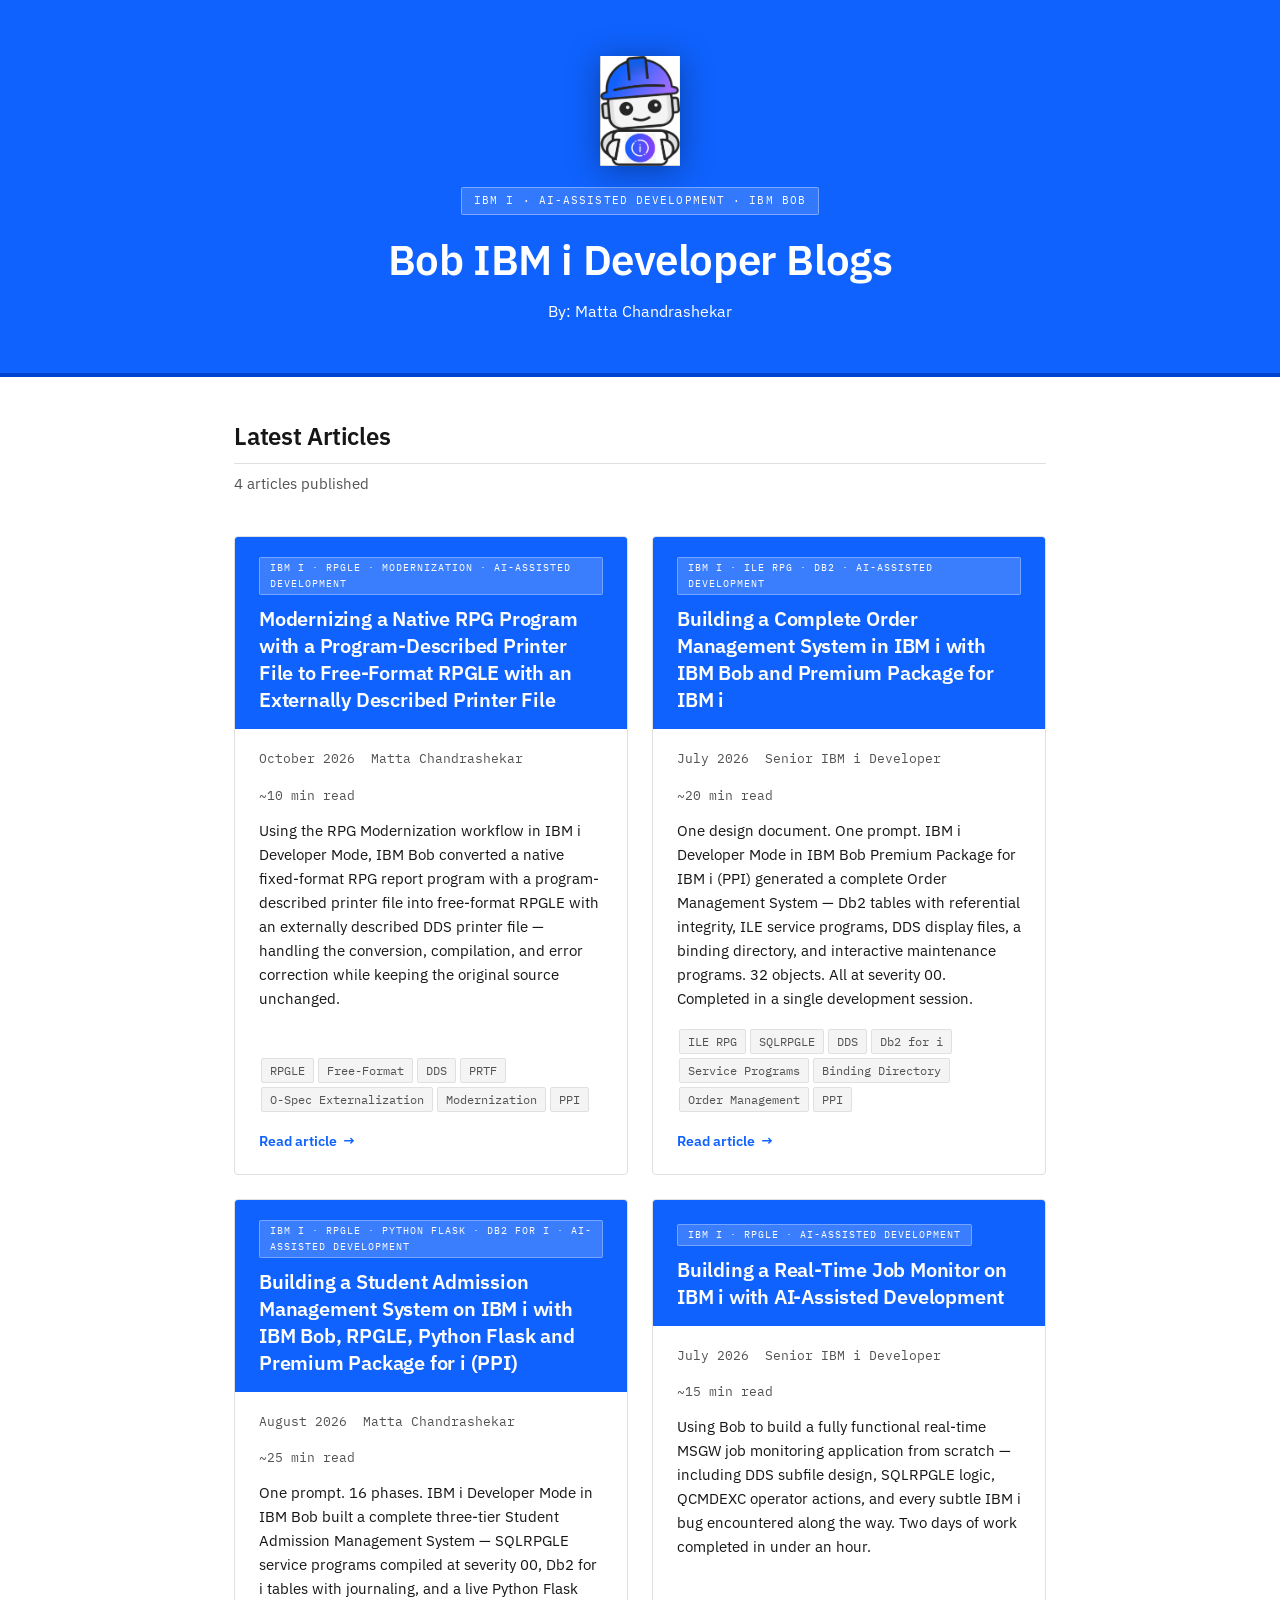
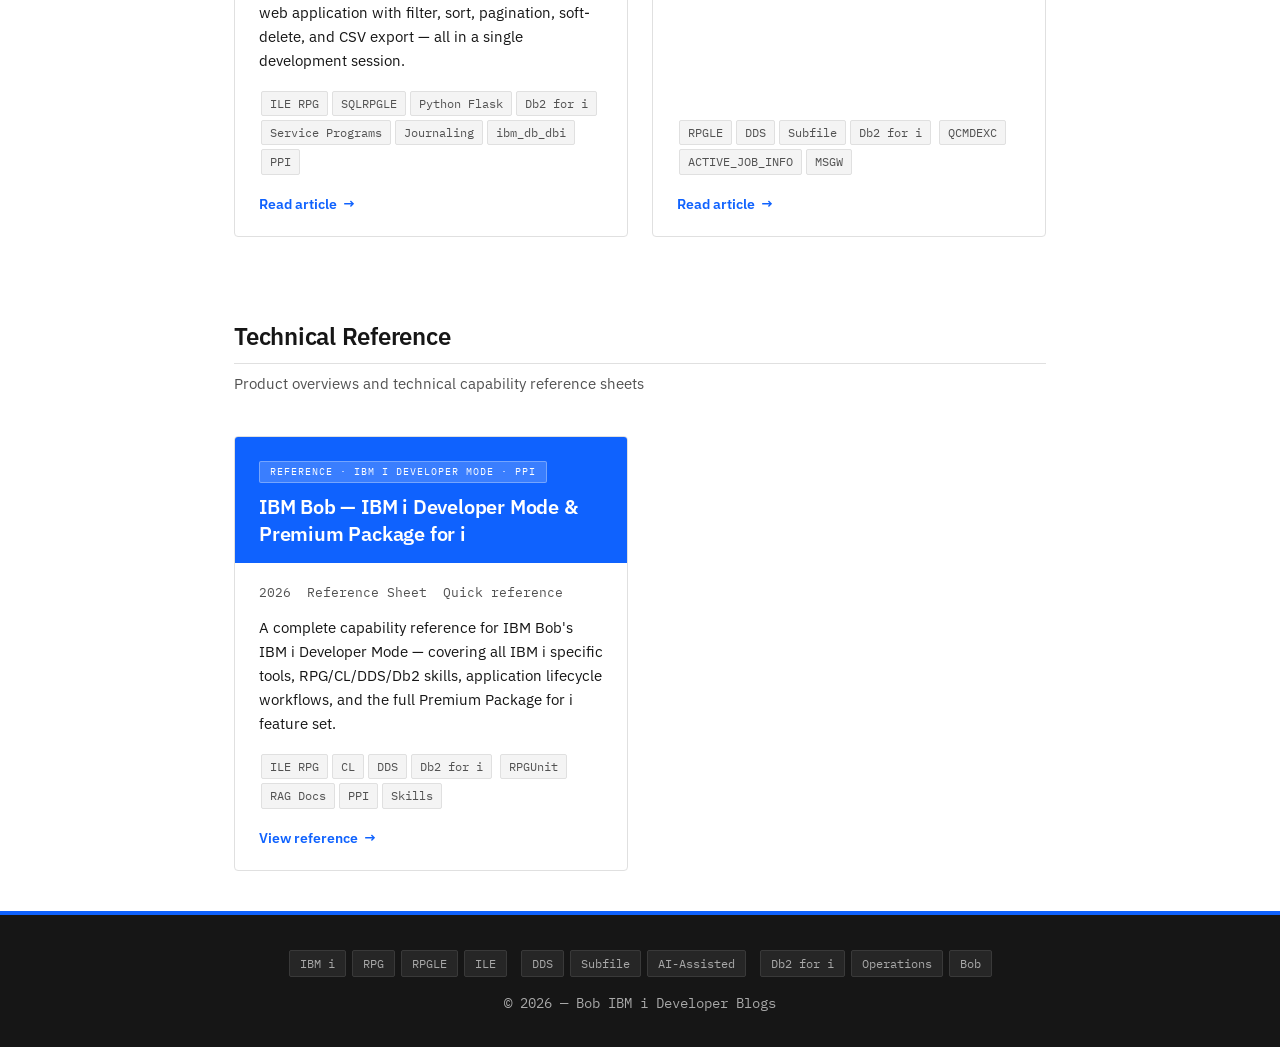
==== commit 4d3c3b67: "Update index.html" ====
--- a/docs/index.html
+++ b/docs/index.html
@@ -179,10 +179,36 @@
 <!-- ═══════════════════════════════════════════════════════════════════════ -->
 <div class="section-heading">
   <h2>Latest Articles</h2>
-  <p>3 articles published</p>
+  <p>4 articles published</p>
 </div>
 
 <div class="blog-grid">
+
+  <!-- ── Blog Post 4 — RPG Modernization ──────────────────────────────── -->
+  <article class="blog-card">
+    <div class="blog-card-header">
+      <div class="card-badge">IBM i · RPGLE · Modernization · AI-Assisted Development</div>
+      <h2>Modernizing a Native RPG Program with a Program-Described Printer File to Free-Format RPGLE with an Externally Described Printer File</h2>
+    </div>
+    <div class="blog-card-body">
+      <div class="card-meta">
+        <span>October 2026</span>
+        <span>Matta Chandrashekar</span>
+        <span>~10 min read</span>
+      </div>
+      <p>
+        Using the RPG Modernization workflow in IBM i Developer Mode, IBM Bob converted a native fixed-format
+        RPG report program with a program-described printer file into free-format RPGLE with an externally
+        described DDS printer file — handling the conversion, compilation, and error correction while
+        keeping the original source unchanged.
+      </p>
+      <div class="tag-list">
+        <span>RPGLE</span><span>Free-Format</span><span>DDS</span><span>PRTF</span>
+        <span>O-Spec Externalization</span><span>Modernization</span><span>PPI</span>
+      </div>
+      <a href="rpg-modernization-bob/index.html" class="read-link">Read article</a>
+    </div>
+  </article>
 
   <!-- ── Blog Post 1 — Order Management ───────────────────────────────── -->
   <article class="blog-card">
